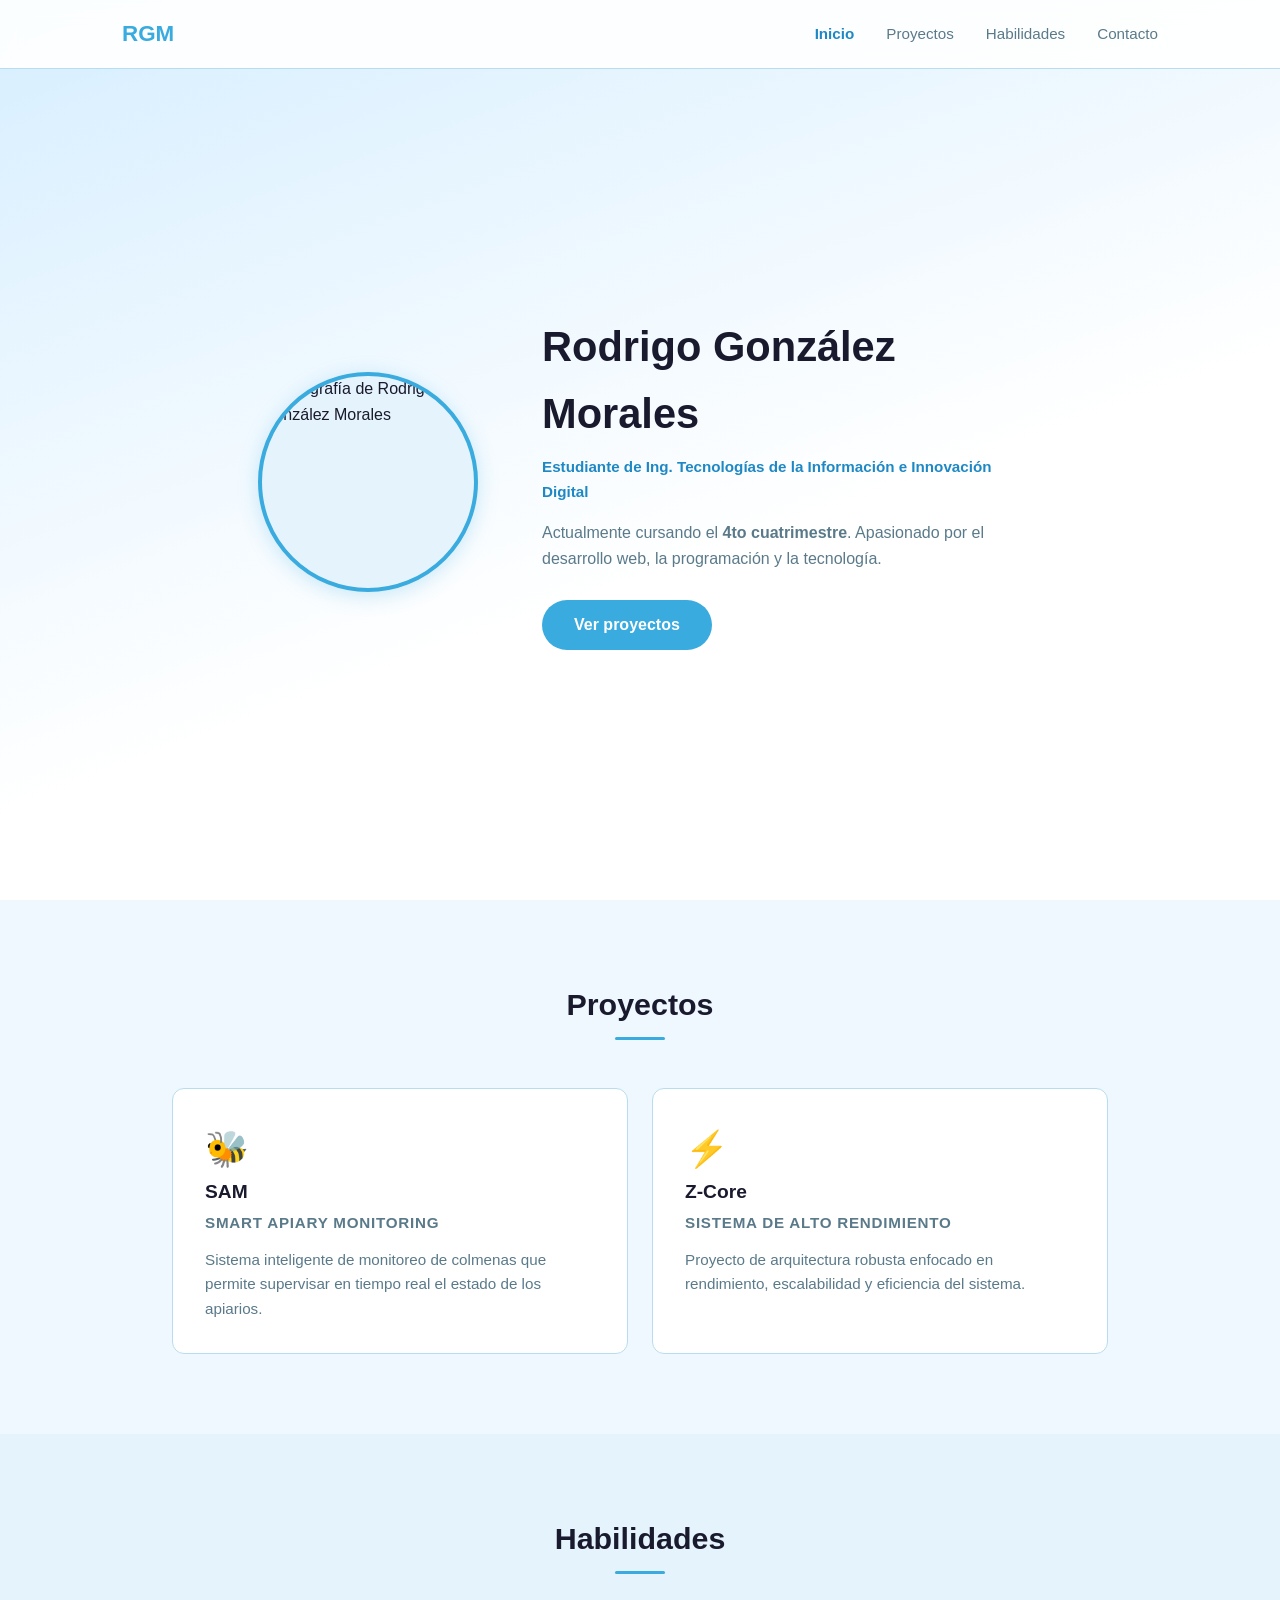
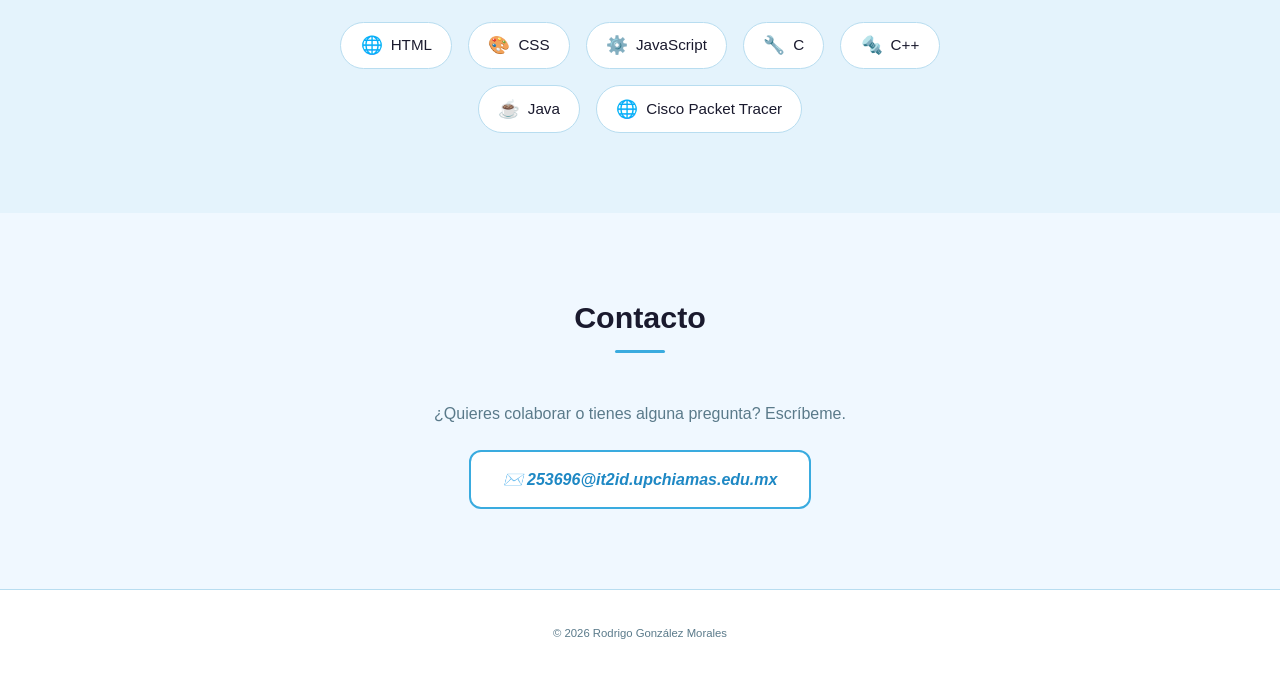
==== index.html @ 45fe0875 "Initial commit: Landing page and design mockups" ====
<!DOCTYPE html>
<html lang="es">
<head>
  <meta charset="UTF-8" />
  <meta name="viewport" content="width=device-width, initial-scale=1.0" />
  <meta name="description" content="Portfolio de Rodrigo González Morales, estudiante de Ing. Tecnologías de la Información e Innovación Digital." />
  <title>Rodrigo González Morales</title>
  <link rel="stylesheet" href="style.css" />
</head>
<body>

  <!-- ENCABEZADO DEL SITIO -->
  <header class="site-header">
    <nav class="navbar" aria-label="Navegación principal">
      <a href="#inicio" class="logo" aria-label="Inicio - RGM">RGM</a>
      <button class="hamburger" id="hamburger" aria-label="Abrir menú" aria-expanded="false" aria-controls="navLinks">
        &#9776;
      </button>
      <ul class="nav-links" id="navLinks" role="list">
        <li><a href="#inicio">Inicio</a></li>
        <li><a href="#proyectos">Proyectos</a></li>
        <li><a href="#habilidades">Habilidades</a></li>
        <li><a href="#contacto">Contacto</a></li>
      </ul>
    </nav>
  </header>

  <!-- CONTENIDO PRINCIPAL -->
  <main>

    <!-- SECCIÓN HERO / PRESENTACIÓN -->
    <section class="hero" id="inicio" aria-labelledby="hero-heading">
      <figure class="hero-img">
        <img src="foto.jpg" alt="Fotografía de Rodrigo González Morales" id="profilePic" />
      </figure>
      <div class="hero-text">
        <h1 id="hero-heading">Rodrigo González Morales</h1>
        <p class="tag">Estudiante de Ing. Tecnologías de la Información e Innovación Digital</p>
        <p class="desc">Actualmente cursando el <strong>4to cuatrimestre</strong>. Apasionado por el desarrollo web, la programación y la tecnología.</p>
        <a href="#proyectos" class="btn">Ver proyectos</a>
      </div>
    </section>

    <!-- SECCIÓN PROYECTOS -->
    <section class="section" id="proyectos" aria-labelledby="proyectos-heading">
      <h2 class="section-title" id="proyectos-heading">Proyectos</h2>
      <div class="cards" role="list">

        <article class="card" role="listitem">
          <span class="card-icon" aria-hidden="true">🐝</span>
          <h3>SAM</h3>
          <p class="card-sub">Smart Apiary Monitoring</p>
          <p>Sistema inteligente de monitoreo de colmenas que permite supervisar en tiempo real el estado de los apiarios.</p>
        </article>

        <article class="card" role="listitem">
          <span class="card-icon" aria-hidden="true">⚡</span>
          <h3>Z-Core</h3>
          <p class="card-sub">Sistema de alto rendimiento</p>
          <p>Proyecto de arquitectura robusta enfocado en rendimiento, escalabilidad y eficiencia del sistema.</p>
        </article>

      </div>
    </section>

    <!-- SECCIÓN HABILIDADES -->
    <section class="section alt" id="habilidades" aria-labelledby="habilidades-heading">
      <h2 class="section-title" id="habilidades-heading">Habilidades</h2>
      <ul class="skills-grid" role="list" aria-label="Lista de habilidades técnicas">
        <li class="skill-item"><span class="skill-icon" aria-hidden="true">🌐</span><span>HTML</span></li>
        <li class="skill-item"><span class="skill-icon" aria-hidden="true">🎨</span><span>CSS</span></li>
        <li class="skill-item"><span class="skill-icon" aria-hidden="true">⚙️</span><span>JavaScript</span></li>
        <li class="skill-item"><span class="skill-icon" aria-hidden="true">🔧</span><span>C</span></li>
        <li class="skill-item"><span class="skill-icon" aria-hidden="true">🔩</span><span>C++</span></li>
        <li class="skill-item"><span class="skill-icon" aria-hidden="true">☕</span><span>Java</span></li>
        <li class="skill-item"><span class="skill-icon" aria-hidden="true">🌐</span><span>Cisco Packet Tracer</span></li>
      </ul>
    </section>

    <!-- SECCIÓN CONTACTO -->
    <section class="section" id="contacto" aria-labelledby="contacto-heading">
      <h2 class="section-title" id="contacto-heading">Contacto</h2>
      <p class="contact-desc">¿Quieres colaborar o tienes alguna pregunta? Escríbeme.</p>
      <address>
        <a class="contact-email" href="mailto:253696@it2id.upchiamas.edu.mx">
          <span aria-hidden="true">✉️</span> 253696@it2id.upchiamas.edu.mx
        </a>
      </address>
    </section>

  </main>

  <!-- PIE DE PÁGINA -->
  <footer class="site-footer">
    <p><small>&copy; 2026 Rodrigo González Morales</small></p>
  </footer>

  <script src="script.js"></script>
</body>
</html>
---- style.css ----
/* ===== RESET & BASE ===== */
*, *::before, *::after { box-sizing: border-box; margin: 0; padding: 0; }

:root {
  --bg: #f0f8ff;
  --surface: #ffffff;
  --surface2: #e4f3fc;
  --accent: #3aabdf;
  --accent-dark: #1e88c4;
  --text: #1a1a2e;
  --muted: #5a7a8a;
  --border: #b8ddf0;
  --radius: 12px;
  --transition: 0.3s ease;
}

html { scroll-behavior: smooth; }

body {
  font-family: sans-serif;
  background: var(--bg);
  color: var(--text);
  line-height: 1.6;
}

/* ===== NAVBAR ===== */
.site-header {
  position: fixed;
  top: 0; left: 0; right: 0;
  z-index: 100;
  background: rgba(255, 255, 255, 0.9);
  backdrop-filter: blur(10px);
  border-bottom: 1px solid var(--border);
}

.navbar {
  display: flex;
  align-items: center;
  justify-content: space-between;
  padding: 1rem 2rem;
  max-width: 1100px;
  margin: 0 auto;
}

.logo {
  font-size: 1.4rem;
  font-weight: bold;
  color: var(--accent);
  text-decoration: none;
}

.nav-links {
  list-style: none;
  display: flex;
  gap: 2rem;
}

.nav-links a {
  color: var(--muted);
  text-decoration: none;
  font-size: 0.95rem;
  transition: color var(--transition);
}

.nav-links a:hover,
.nav-links a.active { color: var(--accent-dark); font-weight: bold; }

.hamburger {
  display: none;
  background: none;
  border: none;
  color: var(--text);
  font-size: 1.6rem;
  cursor: pointer;
}

/* ===== HERO ===== */
.hero {
  min-height: 100vh;
  display: flex;
  align-items: center;
  justify-content: center;
  gap: 4rem;
  padding: 6rem 2rem 2rem;
  background: linear-gradient(160deg, #d6eeff 0%, #ffffff 60%);
  flex-wrap: wrap;
}

.hero-img img {
  width: 220px;
  height: 220px;
  border-radius: 50%;
  object-fit: cover;
  border: 4px solid var(--accent);
  box-shadow: 0 4px 20px rgba(58, 171, 223, 0.25);
  background: var(--surface2);
  display: block;
}

.hero-text { max-width: 480px; }

.hero-text h1 {
  font-size: clamp(1.8rem, 4vw, 2.6rem);
  font-weight: bold;
  color: var(--text);
  margin-bottom: 0.5rem;
}

.tag {
  font-size: 0.95rem;
  color: var(--accent-dark);
  margin-bottom: 1rem;
  font-weight: bold;
}

.desc {
  color: var(--muted);
  font-size: 1rem;
  margin-bottom: 1.8rem;
}

.btn {
  display: inline-block;
  padding: 0.75rem 2rem;
  border-radius: 999px;
  background: var(--accent);
  color: #fff;
  font-weight: bold;
  text-decoration: none;
  transition: background var(--transition), transform var(--transition);
}

.btn:hover {
  background: var(--accent-dark);
  transform: translateY(-2px);
}

/* ===== SECTIONS ===== */
.section {
  padding: 5rem 2rem;
  max-width: 1000px;
  margin: 0 auto;
}

.section.alt {
  max-width: 100%;
  background: var(--surface2);
  padding: 5rem 2rem;
}

.section-title {
  font-size: clamp(1.4rem, 3vw, 1.9rem);
  font-weight: bold;
  text-align: center;
  color: var(--text);
  margin-bottom: 3rem;
}

.section-title::after {
  content: '';
  display: block;
  width: 50px;
  height: 3px;
  background: var(--accent);
  margin: 0.5rem auto 0;
  border-radius: 2px;
}

/* ===== CARDS ===== */
.cards {
  display: grid;
  grid-template-columns: repeat(auto-fit, minmax(260px, 1fr));
  gap: 1.5rem;
}

.card {
  background: var(--surface);
  border: 1px solid var(--border);
  border-radius: var(--radius);
  padding: 2rem;
  transition: transform var(--transition), box-shadow var(--transition);
}

.card:hover {
  transform: translateY(-5px);
  box-shadow: 0 8px 24px rgba(58, 171, 223, 0.18);
}

.card-icon {
  font-size: 2.2rem;
  margin-bottom: 0.8rem;
}

.card h3 {
  font-size: 1.2rem;
  font-weight: bold;
  margin-bottom: 0.2rem;
}

.card-sub {
  font-size: 0.8rem;
  color: var(--accent-dark);
  margin-bottom: 0.8rem;
  font-weight: bold;
  text-transform: uppercase;
  letter-spacing: 0.05em;
}

.card p { color: var(--muted); font-size: 0.95rem; }

/* ===== SKILLS ===== */
.skills-grid {
  display: flex;
  flex-wrap: wrap;
  gap: 1rem;
  justify-content: center;
  max-width: 700px;
  margin: 0 auto;
  list-style: none;
}

.skill-item {
  display: flex;
  align-items: center;
  gap: 0.5rem;
  background: var(--surface);
  border: 1px solid var(--border);
  border-radius: 999px;
  padding: 0.55rem 1.2rem;
  font-size: 0.95rem;
  transition: border-color var(--transition), transform var(--transition);
}

.skill-item:hover {
  border-color: var(--accent);
  transform: translateY(-3px);
}

.skill-icon { font-size: 1.1rem; }

/* ===== CONTACTO ===== */
#contacto { text-align: center; }

.contact-desc {
  color: var(--muted);
  margin-bottom: 1.5rem;
}

.contact-email {
  display: inline-block;
  background: var(--surface);
  border: 2px solid var(--accent);
  color: var(--accent-dark);
  padding: 0.9rem 2rem;
  border-radius: var(--radius);
  text-decoration: none;
  font-weight: bold;
  transition: background var(--transition), transform var(--transition);
}

.contact-email:hover {
  background: var(--surface2);
  transform: translateY(-2px);
}

/* ===== FOOTER ===== */
.site-footer {
  text-align: center;
  padding: 2rem;
  color: var(--muted);
  font-size: 0.85rem;
  border-top: 1px solid var(--border);
  background: var(--surface);
}

/* ===== RESPONSIVE ===== */
@media (max-width: 768px) {
  .hamburger { display: block; }

  .nav-links {
    display: none;
    flex-direction: column;
    position: absolute;
    top: 100%;
    left: 0; right: 0;
    background: rgba(255, 255, 255, 0.97);
    padding: 1rem 2rem 1.5rem;
    gap: 1.2rem;
    border-bottom: 1px solid var(--border);
  }

  .nav-links.open { display: flex; }

  .hero { flex-direction: column; text-align: center; gap: 2rem; }

  .hero-img img { width: 170px; height: 170px; }
}
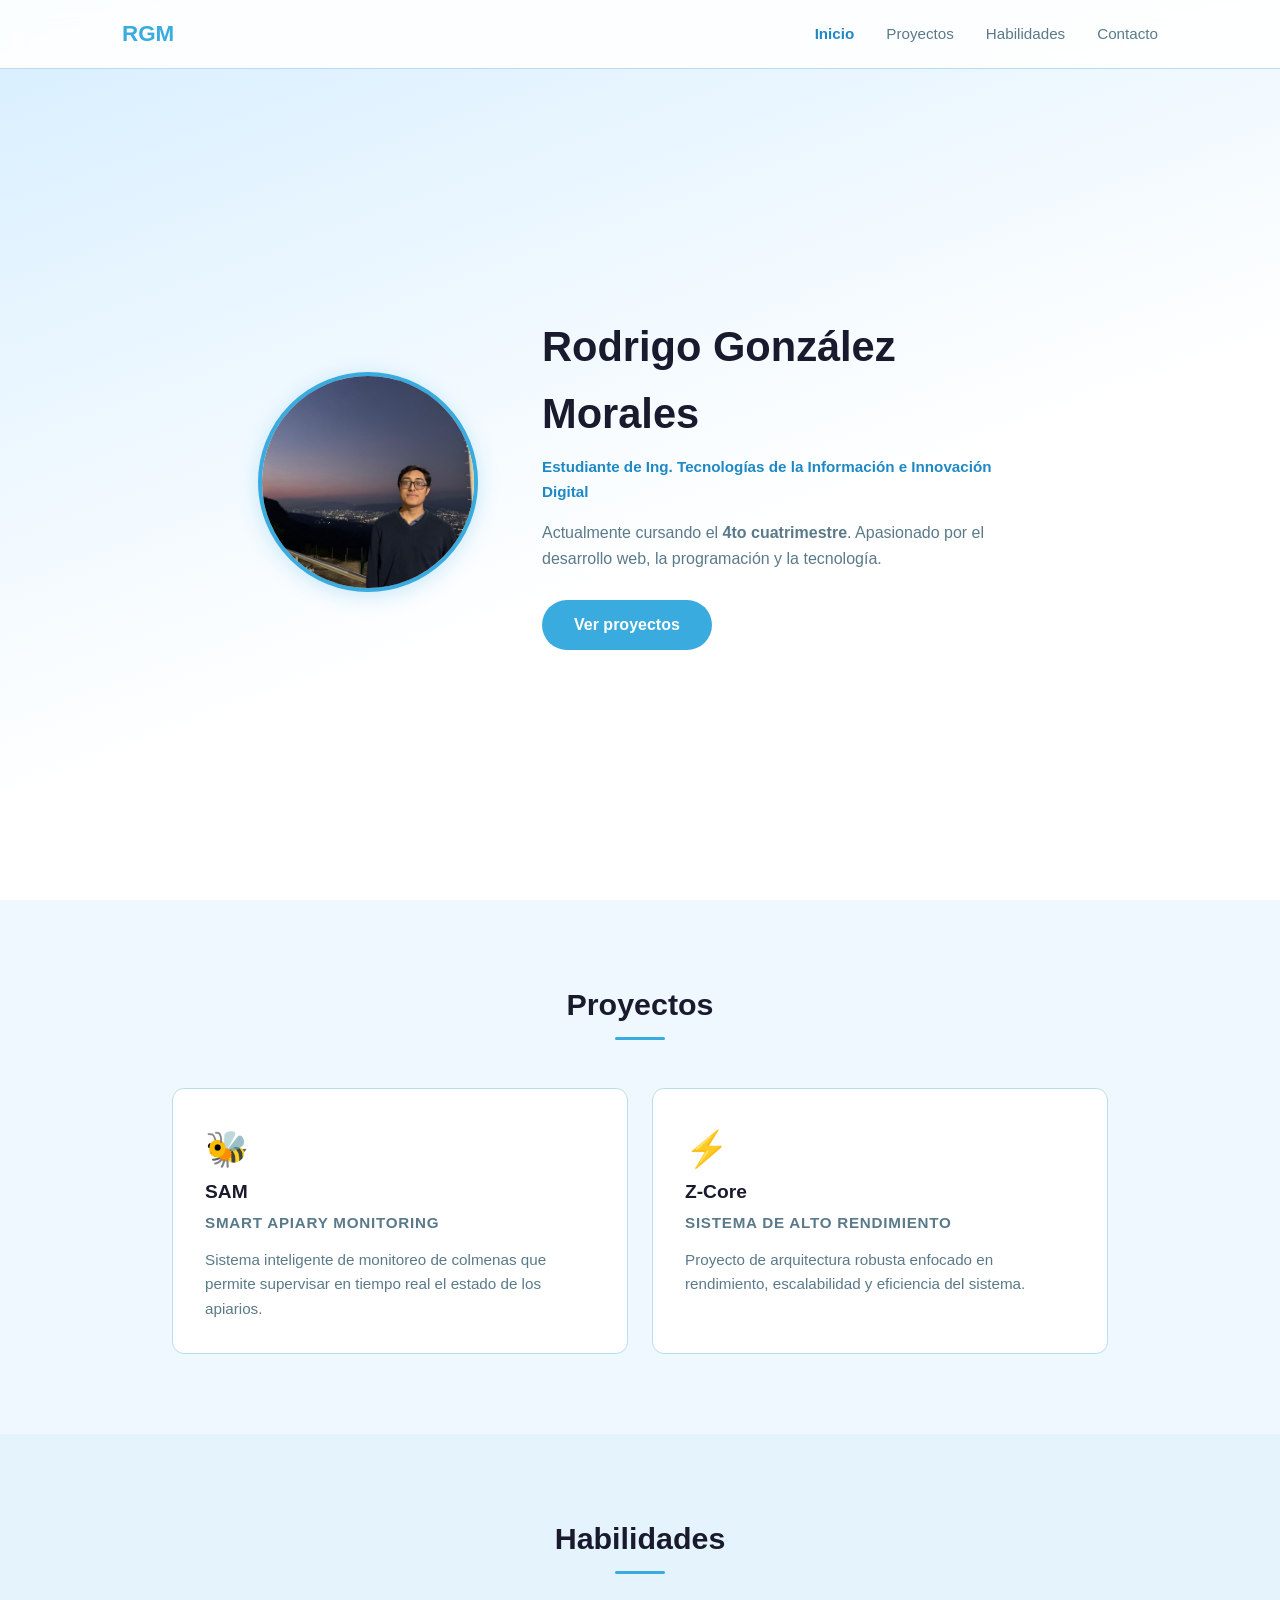
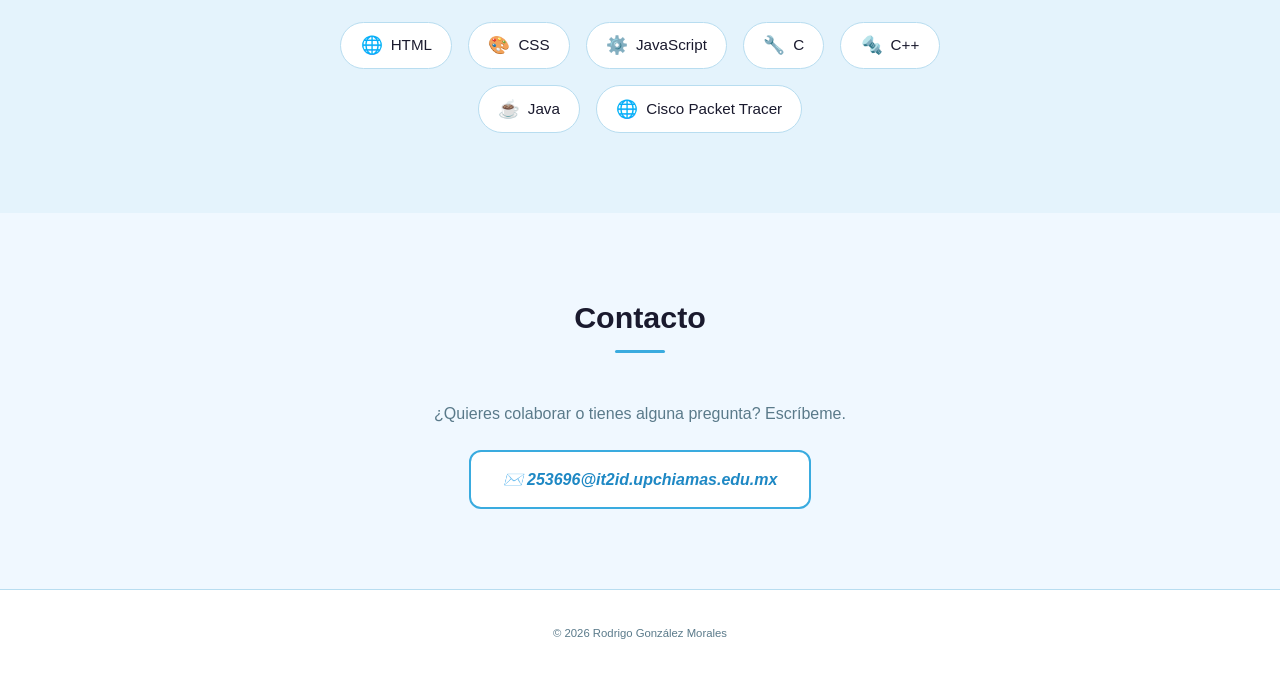
==== commit 56c20e6d: "First Comit" ====
--- a/index.html
+++ b/index.html
@@ -31,7 +31,7 @@
     <!-- SECCIÓN HERO / PRESENTACIÓN -->
     <section class="hero" id="inicio" aria-labelledby="hero-heading">
       <figure class="hero-img">
-        <img src="foto.jpg" alt="Fotografía de Rodrigo González Morales" id="profilePic" />
+        <img src="./img/presentacion.jpeg" alt="Fotografía de Rodrigo González Morales" id="profilePic" />
       </figure>
       <div class="hero-text">
         <h1 id="hero-heading">Rodrigo González Morales</h1>
